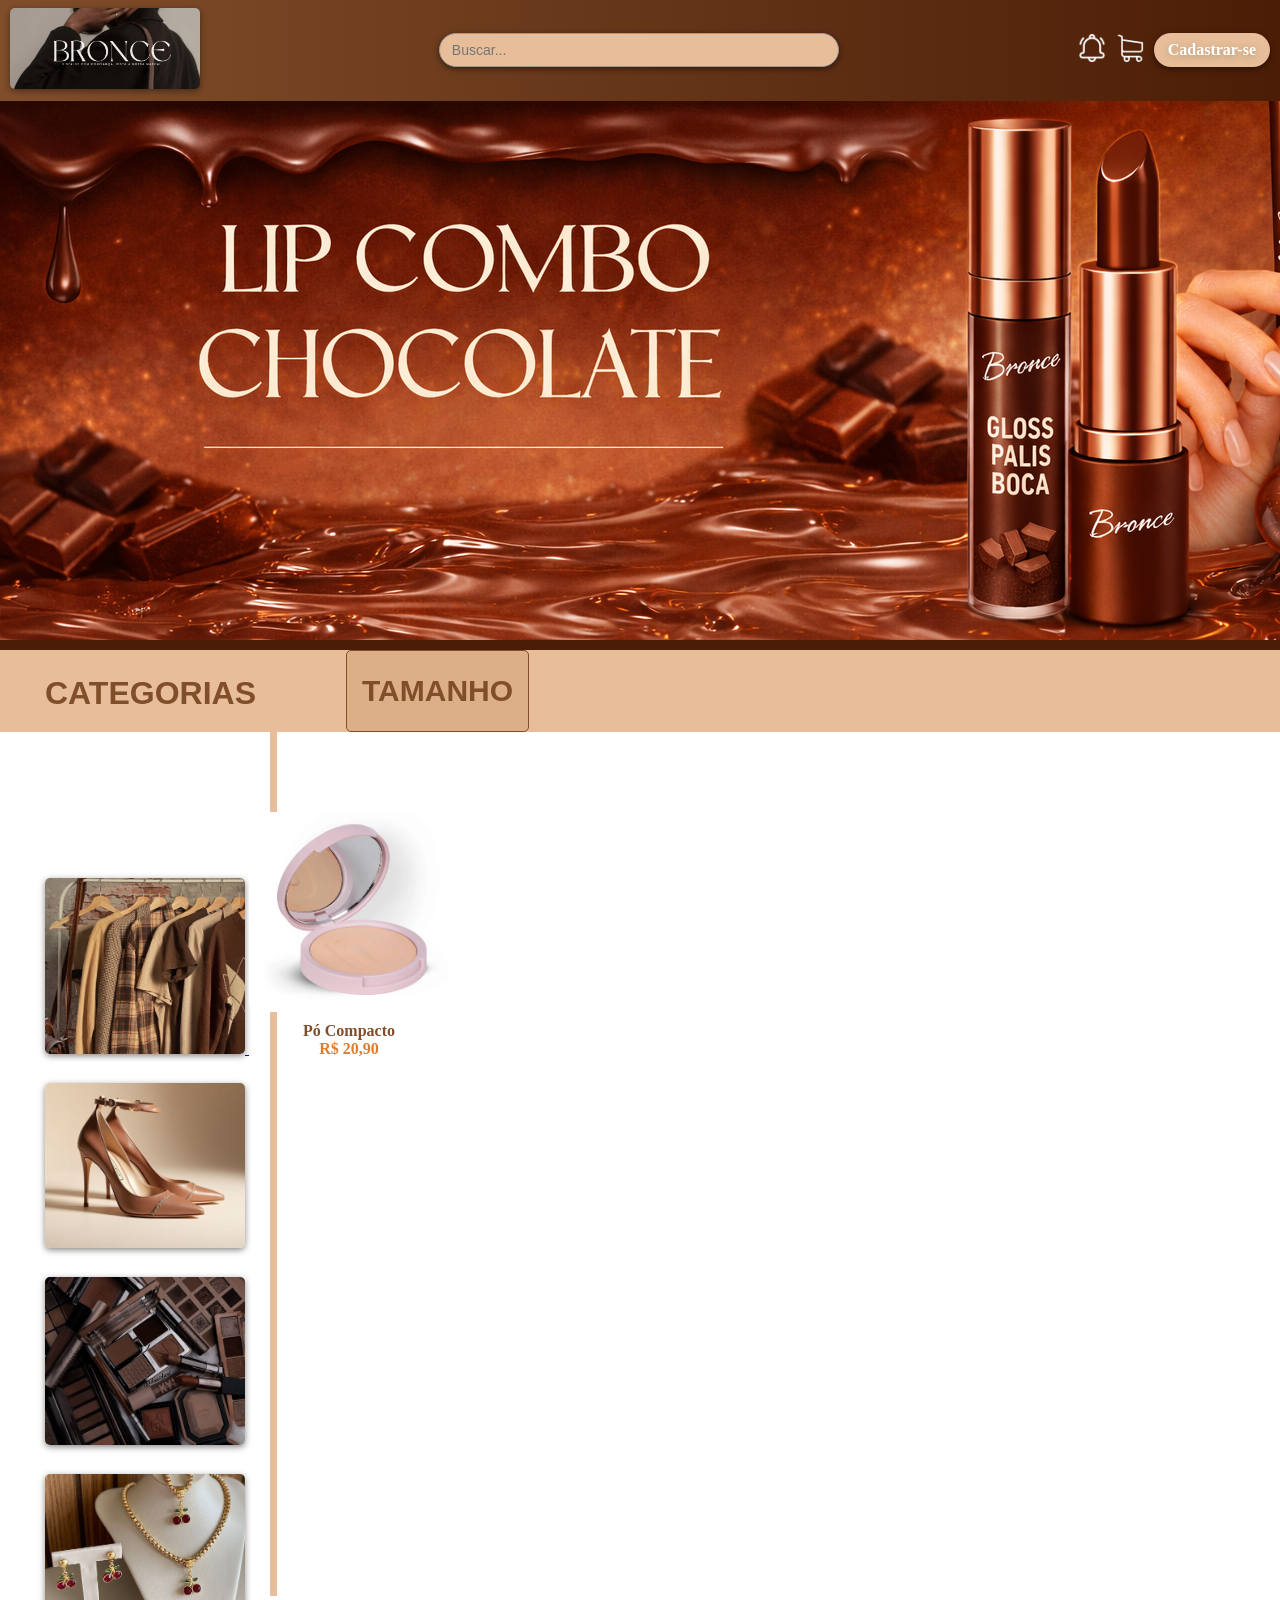
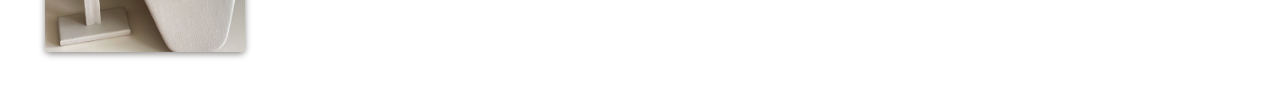
==== paginas/index.html @ 83b49209 "Loja Maquiagem" ====
<!DOCTYPE html>
<html lang="pt-br">
<head>
    <meta charset="UTF-8">
    <meta name="viewport" content="width=device-width, initial-scale=1.0">
    <link rel="stylesheet" href="../estilo/style.css">
    <title>Bronce</title>
</head>
<body>
    <header>
        <div class="logo">
        <img src="../fotos/bronce.png" alt="logo">
        </div>
        <div class="busca">
                <input type="search" class="buscar" placeholder="Buscar...">
        </div>
        <a href="notificacao.html">
  <img src="../fotos/notificacao.png" alt="not" class="not">
</a>
 <a href="carrinho.html">
  <img src="../fotos/carrinho-de-compras.png" alt="car" class="car">
</a>
<a href="cadastro.html" class="btn-cadastro">Cadastrar-se</a>

    </header>

    <div class="novo">
    <img src="../fotos/lip.png" alt="lancamento"> 
    </div>
      
    <div class="canto">
        <hr>
     
  <div class="tamanho-container">
        <h1> CATEGORIAS </h1>
    <button class="tamanho-btn">TAMANHO</button>
    <div class="tamanho-opcoes">
      <div>S</div>
      <div>M</div>
      <div>L</div>
      <div>XL</div>
    </div>
  </div>
</div>
        
      <div class="container">
        <div class="linha-produtos">
 <div class="container">
  <div class="linha-produtos">
    <a href="roupa.html" class="roupa">
      <img src="../fotos/roupa.png" alt="roupa">
    </a>

    <a href="padrao.html" class="produto-card">
      <div class="padrao">
        <img src="../fotos/po.png" alt="pó">
      </div>
      <div class="info">
        <p class="produto-nome">Pó Compacto</p>
        <p class="produto-preco">R$ 20,90</p>
      </div>
    </a>
  </div>

  <a href="sapato.html" class="sapato">
    <img src="../fotos/sapato.png" alt="sapato">
  </a>

  <a href="maquiagem.html" class="maquiagem">
    <img src="../fotos/maquiagem.png" alt="maquiagem">
  </a>

  <a href="acessorios.html" class="acessorios">
    <img src="../fotos/acessorios.png" alt="acessorios">
  </a>
</div>
<div class="hr">
        <hr>
    </div>
    


</body>
</html>
---- estilo/style.css ----
* {
  margin: 0;
  padding: 0;
  box-sizing: border-box;
}

header {
  display: flex;
  align-items: center;
  gap: 10px; 
   background: linear-gradient(to right, #804e2b, #4c1d06);

  padding: 8px 10px;
  width: 100%;
   box-shadow: 0 2px 6px rgba(0,0,0,0.2);
}

.logo img {
  width: 190px;
  height: auto;
  border-radius: 5px;
  box-shadow: 0 2px 6px rgba(19, 16, 12, 0.504);
}

.busca {
  flex: 1;             
  min-width: 0;
  display: flex;
  justify-content: center;
  font-family: Georgia, 'Times New Roman', Times, serif;
}


.buscar {
  width: 100%;
  max-width: 400px;
  padding: 8px 12px;
  border-radius: 20px;
  border: 1px solid #999;
  font-size: 14px;
  outline: none;
  background-color: #e7be99;   
  box-shadow: 0 2px 6px rgba(0, 0, 0, 0.504);

}


.not,
.car {
  width: 28px;
  height: auto;
  border-radius: 5px;
 
}

.not, .car {
  transition: 0.2s;
  cursor: pointer;
}


.not:hover, .car:hover {
  transform: scale(1.1);
}


.not:active, .car:active {
  transform: scale(1.2);
}

.logo,
.perfil {
  flex-shrink: 0;
}

.btn-cadastro {
  background-color: #e7be99;   
  color: white;
  padding: 8px 14px;
  border-radius: 20px;
  text-decoration: none; 
  font-size: 16px;
  font-weight: bold;
  white-space: nowrap; 
  transition: 0.2s;
   font-family: Georgia, 'Times New Roman', Times, serif;
    box-shadow: 0 2px 6px rgba(0, 0, 0, 0.504);
text-shadow: 0 2px 6px rgba(124, 122, 93, 0.504);
}

.btn-cadastro:hover {
  background-color: #d28a24;
}

.novo {
            
  display: flex;
    align-items: center;
    
}

.novo img {
  width: 3000px;

 
}

.roupa img,
.acessorios img,
.sapato img,
.maquiagem img {
 width: 200px;
  height: auto;
  border-radius: 5px;
  box-shadow: 0 2px 6px rgba(19, 16, 12, 0.504);
  margin-top: 5px;
  margin-left: 5px;
    display: inline-block;      
  transition: transform 0.2s;
  cursor: pointer;
  transform-origin: center;
  text-decoration: none;      
}



    hr {
  height: 10px;
  background-color: #4c1d06;
  border: none;
}

.hr hr {
  width: 7px;
  height: 900px;
  background-color: #e7be99;
  border: none;
  margin-left: 250px;
  margin-top: -1000px;
}

h1 {
  color: #804e2b;
  font-weight: bold;
  font-family: 'Franklin Gothic Medium', 'Arial Narrow', Arial, sans-serif;
  padding-top: 0;   
  padding-bottom: 20px;
  margin-top: 25px;    
  background-color: #e7be99;
  margin-left: 45px;  
  
  
}
.container {
  display: flex;           
  flex-direction: column;  

  gap: 20px;            
  padding: 20px;
}
.container {
  padding: 40px 20px; 
  display: flex;
  flex-direction: column;
  align-items: flex-start; 
  gap: 20px;
}

.roupa:hover, .sapato:hover, .maquiagem:hover, .acessorios:hover { 
  transform: scale(1.2);      
}

.roupa:active, .sapato:active, .maquiagem:active, .acessorios:active {
  transform: scale(1);        
}



.tamanho-container {
  position: relative;
  display: flex;
  gap: 90px;
  background-color: #e7be99; 
}


.tamanho-btn {
  padding: 10px 15px;
  border: 0.5px solid #804e2b;
  border-radius: 5px;
  background-color: #ddaf87;
  color: #804e2b;
  font-weight: bold;
  cursor: pointer;
  transition: background-color 0.2s;
  font-family: 'Franklin Gothic Medium', 'Arial Narrow', Arial, sans-serif;
  font-weight: bold;
  font-size: 30px;
}

.tamanho-btn:hover {
  background-color: #d9a87a;
}


.tamanho-opcoes {
  display: none;
  position: absolute;
  top: 100%;  
  left: 0;
  width: 100%;
  border: 1px solid #804e2b;
  border-radius: 5px;
  background-color: #fff0e5;
  box-shadow: 0 2px 6px rgba(0,0,0,0.2);
  z-index: 10;
}


.tamanho-opcoes div {
  padding: 10px;
  cursor: pointer;
  transition: background-color 0.2s;
}

.tamanho-opcoes div:hover {
  background-color: #f5d3b5;
}


.tamanho-container:hover .tamanho-opcoes {
  display: block;
}
.produtos-container {
  display: flex;           
  flex-wrap: wrap;         
            
  justify-content: center; 
  margin: 20px;
}


.produto-card {
  width: 200px;
  display: inline-block;
  text-decoration: none;
  transition: transform 0.3s;
  cursor: pointer;

}


.produto-card:hover {
  transform: scale(1.1);
}


.padrao {
  width: 100%;
  height: 200px;
  overflow: hidden;
  border-radius: 10px;
  background-color: #fff0e5;
  display: flex;
  align-items: center;
  justify-content: center;
}


.padrao img {
  width: 100%;
  height: 100%;
  object-fit: cover;
}


.info {
  text-align: center;
  margin-top: 10px;
}

.produto-nome {
  font-weight: bold;
  color: #804e2b;
  margin: 0;
}

.produto-preco {
  color: #e07c2e;
  font-weight: bold;
  margin: 0;
}
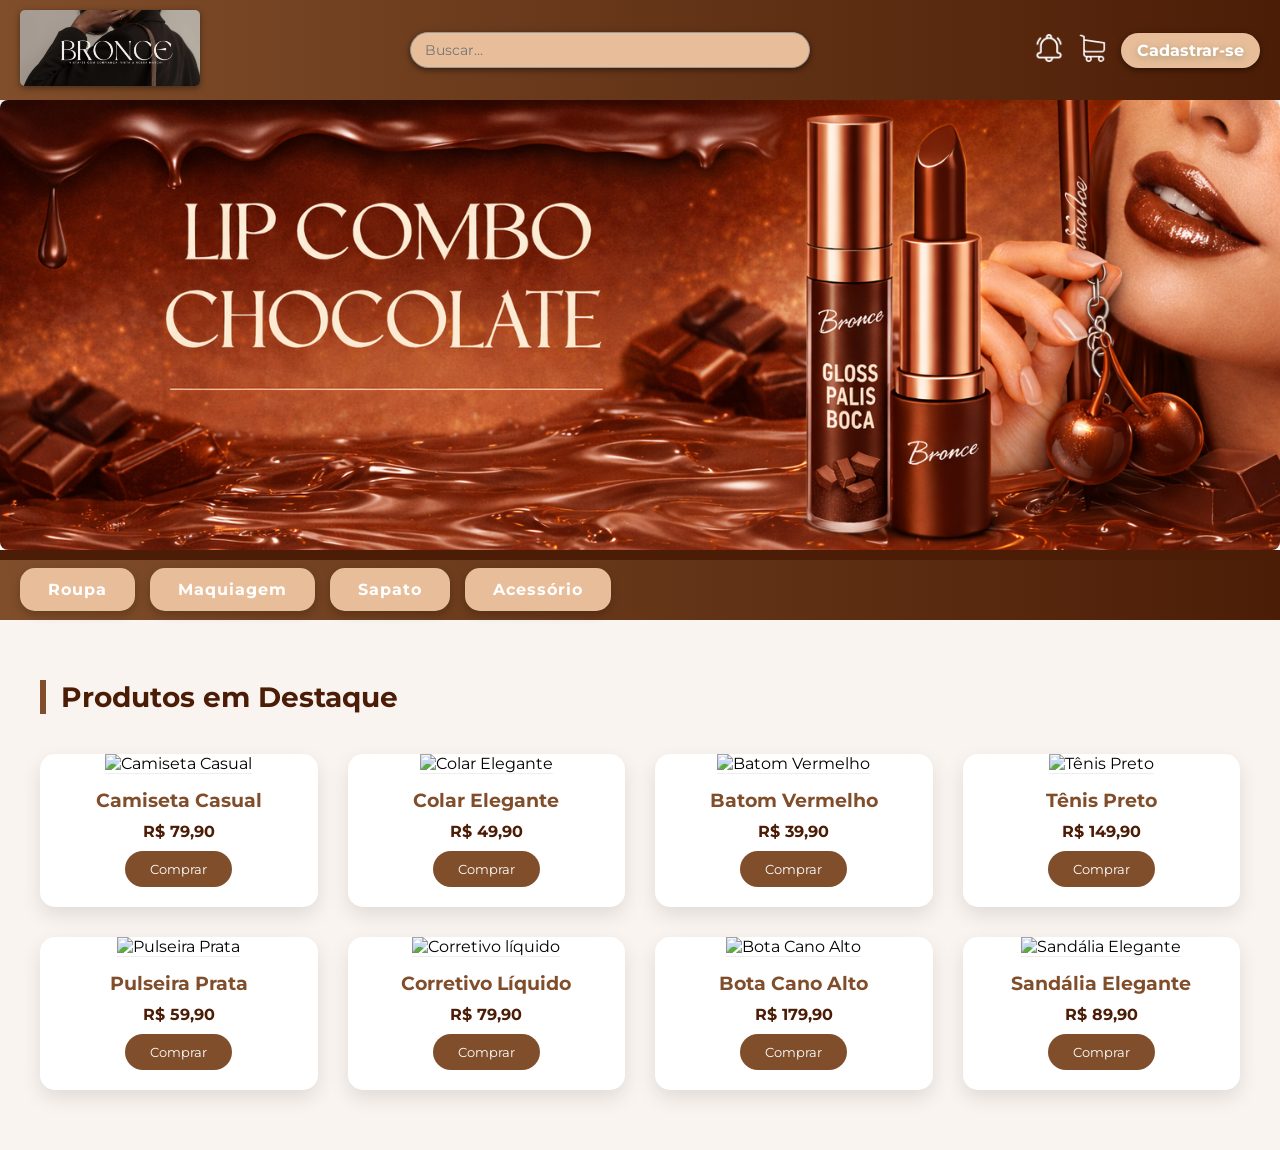
==== commit 2be165b8: "alterações" ====
--- a/paginas/index.html
+++ b/paginas/index.html
@@ -4,81 +4,120 @@
     <meta charset="UTF-8">
     <meta name="viewport" content="width=device-width, initial-scale=1.0">
     <link rel="stylesheet" href="../estilo/style.css">
+    <link rel="preconnect" href="https://fonts.googleapis.com">
+<link rel="preconnect" href="https://fonts.gstatic.com" crossorigin>
+<link href="https://fonts.googleapis.com/css2?family=Montserrat:wght@400;700&display=swap" rel="stylesheet">
     <title>Bronce</title>
 </head>
 <body>
-    <header>
-        <div class="logo">
+
+<header>
+    <div class="logo">
         <img src="../fotos/bronce.png" alt="logo">
-        </div>
-        <div class="busca">
-                <input type="search" class="buscar" placeholder="Buscar...">
-        </div>
-        <a href="notificacao.html">
-  <img src="../fotos/notificacao.png" alt="not" class="not">
-</a>
- <a href="carrinho.html">
-  <img src="../fotos/carrinho-de-compras.png" alt="car" class="car">
-</a>
-<a href="cadastro.html" class="btn-cadastro">Cadastrar-se</a>
+    </div>
 
-    </header>
+   <div class="busca">
+    <input type="search" class="buscar" placeholder="Buscar...">
 
-    <div class="novo">
-    <img src="../fotos/lip.png" alt="lancamento"> 
+</div>
+
+<ul id="listaProdutos"></ul>
+
+    <a href="notificacao.html">
+        <img src="../fotos/notificacao.png" alt="not" class="not">
+    </a>
+
+    <a href="carrinho.html">
+        <img src="../fotos/carrinho-de-compras.png" alt="car" class="car">
+    </a>
+
+    <a href="cadastro.html" class="btn-cadastro">Cadastrar-se</a>
+</header>
+
+<div class="novo">
+    <img src="../fotos/lip.png" alt="lançamento">
+</div>
+
+<hr>
+
+<div class="categorias">
+  <a href="../paginas/roupa.html" class="btn-categoria"> Roupa</a>
+  <a href="../paginas/maquiagem.html" class="btn-categoria"> Maquiagem</a>
+  <a href="../paginas/sapato.html" class="btn-categoria">Sapato </a>
+    <a href="../paginas/acessorios.html" class="btn-categoria">  Acessório  </a>
+
+
+</div>
+
+<section class="loja-aleatoria">
+  <h2 class="titulo-aleatoria">Produtos em Destaque</h2>
+
+  <div class="grid-aleatoria">
+
+    <div class="card-aleatoria">
+      <img src="https://m.media-amazon.com/images/I/51obscu0sfL._AC_SY1000_.jpg" alt="Camiseta Casual">
+      <h3>Camiseta Casual</h3>
+      <p class="preco-aleatoria">R$ 79,90</p>
+      <button>Comprar</button>
     </div>
-      
-    <div class="canto">
-        <hr>
-     
-  <div class="tamanho-container">
-        <h1> CATEGORIAS </h1>
-    <button class="tamanho-btn">TAMANHO</button>
-    <div class="tamanho-opcoes">
-      <div>S</div>
-      <div>M</div>
-      <div>L</div>
-      <div>XL</div>
+
+
+    <div class="card-aleatoria">
+      <img src="https://down-br.img.susercontent.com/file/5c784eae215117b0f2db7fcc88d34a16" alt="Colar Elegante">
+      <h3>Colar Elegante</h3>
+      <p class="preco-aleatoria">R$ 49,90</p>
+      <button>Comprar</button>
+    </div>
+
+ 
+    <div class="card-aleatoria">
+      <img src="https://images.tcdn.com.br/img/img_prod/1096377/batom_vermelho_vivo_cremoso_46_1029_1_31990f4eff3b4613b7a7c9ae7d381be0.jpg" alt="Batom Vermelho">
+      <h3>Batom Vermelho</h3>
+      <p class="preco-aleatoria">R$ 39,90</p>
+      <button>Comprar</button>
+    </div>
+
+
+    <div class="card-aleatoria">
+      <img src="https://grupooscar.vteximg.com.br/arquivos/ids/1536544/e069-007-01-277201-preto-branco.webp.webp?v=638820731086600000" alt="Tênis Preto">
+      <h3>Tênis Preto</h3>
+      <p class="preco-aleatoria">R$ 149,90</p>
+      <button>Comprar</button>
+    </div>
+
+
+    <div class="card-aleatoria">
+      <img src="https://images.tcdn.com.br/img/img_prod/770996/pulseira_de_prata_coracao_vazado_medio_19cm_267_1_7d408c5a0f27da295d151719656fe348.jpg" alt="Pulseira Prata">
+      <h3>Pulseira Prata</h3>
+      <p class="preco-aleatoria">R$ 59,90</p>
+      <button>Comprar</button>
+    </div>
+
+
+    <div class="card-aleatoria">
+      <img src="https://www.perfumariasumire.com.br/media/catalog/product/c/o/corretivo_li_quido_ruby_rose_melu_rr18001_c00_.jpg?optimize=medium&bg-color=255,255,255&fit=bounds&height=563&width=553&canvas=553:563" alt="Corretivo líquido">
+      <h3>Corretivo Líquido</h3>
+      <p class="preco-aleatoria">R$ 79,90</p>
+      <button>Comprar</button>
+    </div>
+
+
+    <div class="card-aleatoria">
+      <img src="https://mmstoreshoes.com.br/wp-content/uploads/2024/07/Bota-de-Cano-Alto-Caramelo-e-Salto-Bloco-Loja-MM-Store-Shoes-2.jpeg" alt="Bota Cano Alto">
+      <h3>Bota Cano Alto</h3>
+      <p class="preco-aleatoria">R$ 179,90</p>
+      <button>Comprar</button>
+    </div>
+
+    <div class="card-aleatoria">
+      <img src="https://cdn.sistemawbuy.com.br/arquivos/3c62454ab52ef4cdc27aef7d0f2ac0e1/produtos/65566e753c26f/sandalia-feminina-salto-fino-prata-c4-6557d75ae82eb.jpg" alt="Sandália Elegante">
+      <h3>Sandália Elegante</h3>
+      <p class="preco-aleatoria">R$ 89,90</p>
+      <button>Comprar</button>
     </div>
   </div>
-</div>
-        
-      <div class="container">
-        <div class="linha-produtos">
- <div class="container">
-  <div class="linha-produtos">
-    <a href="roupa.html" class="roupa">
-      <img src="../fotos/roupa.png" alt="roupa">
-    </a>
-
-    <a href="padrao.html" class="produto-card">
-      <div class="padrao">
-        <img src="../fotos/po.png" alt="pó">
-      </div>
-      <div class="info">
-        <p class="produto-nome">Pó Compacto</p>
-        <p class="produto-preco">R$ 20,90</p>
-      </div>
-    </a>
-  </div>
-
-  <a href="sapato.html" class="sapato">
-    <img src="../fotos/sapato.png" alt="sapato">
-  </a>
-
-  <a href="maquiagem.html" class="maquiagem">
-    <img src="../fotos/maquiagem.png" alt="maquiagem">
-  </a>
-
-  <a href="acessorios.html" class="acessorios">
-    <img src="../fotos/acessorios.png" alt="acessorios">
-  </a>
-</div>
-<div class="hr">
-        <hr>
-    </div>
-    
-
+</section>
+<script src="../js/js.js"></script>
 
 </body>
 </html>
--- a/estilo/style.css
+++ b/estilo/style.css
@@ -2,291 +2,208 @@
   margin: 0;
   padding: 0;
   box-sizing: border-box;
-}
-
+  font-family: 'Montserrat', sans-serif;
+}
+
+/* ===== HEADER ===== */
 header {
   display: flex;
   align-items: center;
-  gap: 10px; 
-   background: linear-gradient(to right, #804e2b, #4c1d06);
-
-  padding: 8px 10px;
+  gap: 15px;
+  background: linear-gradient(to right, #804e2b, #4c1d06);
+  padding: 10px 20px;
   width: 100%;
-   box-shadow: 0 2px 6px rgba(0,0,0,0.2);
+  box-shadow: 0 2px 6px rgba(0,0,0,0.2);
 }
 
 .logo img {
-  width: 190px;
+  width: 180px;
   height: auto;
   border-radius: 5px;
-  box-shadow: 0 2px 6px rgba(19, 16, 12, 0.504);
+  box-shadow: 0 2px 6px rgba(19,16,12,0.5);
 }
 
 .busca {
-  flex: 1;             
-  min-width: 0;
+  flex: 1;
   display: flex;
   justify-content: center;
-  font-family: Georgia, 'Times New Roman', Times, serif;
-}
-
+}
 
 .buscar {
   width: 100%;
   max-width: 400px;
-  padding: 8px 12px;
+  padding: 8px 14px;
   border-radius: 20px;
   border: 1px solid #999;
   font-size: 14px;
   outline: none;
-  background-color: #e7be99;   
-  box-shadow: 0 2px 6px rgba(0, 0, 0, 0.504);
-
-}
-
-
-.not,
-.car {
+  background-color: #e7be99;
+  box-shadow: 0 2px 6px rgba(0,0,0,0.5);
+}
+
+.not, .car {
   width: 28px;
   height: auto;
   border-radius: 5px;
- 
-}
-
-.not, .car {
-  transition: 0.2s;
   cursor: pointer;
-}
-
+  transition: transform 0.2s;
+}
 
 .not:hover, .car:hover {
   transform: scale(1.1);
 }
 
-
 .not:active, .car:active {
   transform: scale(1.2);
 }
 
-.logo,
-.perfil {
-  flex-shrink: 0;
-}
-
 .btn-cadastro {
-  background-color: #e7be99;   
+  background-color: #e7be99;
   color: white;
-  padding: 8px 14px;
+  padding: 8px 16px;
   border-radius: 20px;
-  text-decoration: none; 
   font-size: 16px;
   font-weight: bold;
-  white-space: nowrap; 
-  transition: 0.2s;
-   font-family: Georgia, 'Times New Roman', Times, serif;
-    box-shadow: 0 2px 6px rgba(0, 0, 0, 0.504);
-text-shadow: 0 2px 6px rgba(124, 122, 93, 0.504);
+  text-decoration: none;
+  white-space: nowrap;
+  transition: background-color 0.3s, box-shadow 0.3s;
+  box-shadow: 0 2px 6px rgba(0,0,0,0.5);
+  text-shadow: 0 2px 6px rgba(124,122,93,0.5);
 }
 
 .btn-cadastro:hover {
   background-color: #d28a24;
 }
 
+/* ===== NOVO ===== */
 .novo {
-            
-  display: flex;
-    align-items: center;
-    
+  display: flex;
+  align-items: center;
+  justify-content: center;
 }
 
 .novo img {
-  width: 3000px;
-
- 
-}
-
-.roupa img,
-.acessorios img,
-.sapato img,
-.maquiagem img {
- width: 200px;
+  max-width: 100%;
   height: auto;
-  border-radius: 5px;
-  box-shadow: 0 2px 6px rgba(19, 16, 12, 0.504);
-  margin-top: 5px;
-  margin-left: 5px;
-    display: inline-block;      
-  transition: transform 0.2s;
-  cursor: pointer;
-  transform-origin: center;
-  text-decoration: none;      
-}
-
-
-
-    hr {
+  border-radius: 8px;
+}
+
+/* ===== HR ===== */
+hr {
   height: 10px;
   background-color: #4c1d06;
   border: none;
 }
 
-.hr hr {
-  width: 7px;
-  height: 900px;
-  background-color: #e7be99;
-  border: none;
-  margin-left: 250px;
-  margin-top: -1000px;
-}
-
+/* ===== TITULOS ===== */
 h1 {
   color: #804e2b;
   font-weight: bold;
-  font-family: 'Franklin Gothic Medium', 'Arial Narrow', Arial, sans-serif;
-  padding-top: 0;   
+  padding: 20px 0;
+  margin-left: 45px;
+  background-color: #e7be99;
+}
+
+/* ===== CONTAINER ===== */
+.container {
+  display: flex;
+  flex-direction: column;
+  align-items: flex-start;
+  gap: 20px;
+  padding: 40px 20px;
+}
+
+/* ===== CATEGORIAS ===== */
+.categorias {
+  display: flex;
+  align-items: center;
+  gap: 15px;
+  background: linear-gradient(to right, #804e2b, #4c1d06);
+  height: 60px;
+  padding: 0 20px;
+}
+
+.btn-categoria {
+  display: inline-block;
+  background-color: #e7be99;
+  color: white;
+  padding: 12px 28px;
+  border-radius: 15px;
+  text-decoration: none;
+  font-weight: bold;
+  letter-spacing: 1px;
+  transition: all 0.3s ease;
+  box-shadow: 0 4px 10px rgba(0,0,0,0.2);
+}
+
+.btn-categoria:hover {
+  background-color: #d28a24;
+}
+
+
+.loja-aleatoria {
+  padding: 60px 40px;
+  background-color: #f9f4ef;
+}
+
+.titulo-aleatoria {
+  font-family: 'Montserrat', sans-serif;
+  color: #4c1d06;
+  font-size: 28px;
+  margin-bottom: 40px;
+  border-left: 6px solid #804e2b;
+  padding-left: 15px;
+}
+
+.grid-aleatoria {
+  display: grid;
+  grid-template-columns: repeat(auto-fit, minmax(250px, 1fr));
+  gap: 30px;
+}
+
+.card-aleatoria {
+  background-color: white;
+  border-radius: 15px;
+  overflow: hidden;
+  box-shadow: 0 8px 20px rgba(0,0,0,0.1);
+  transition: 0.3s;
+  text-align: center;
   padding-bottom: 20px;
-  margin-top: 25px;    
-  background-color: #e7be99;
-  margin-left: 45px;  
-  
-  
-}
-.container {
-  display: flex;           
-  flex-direction: column;  
-
-  gap: 20px;            
-  padding: 20px;
-}
-.container {
-  padding: 40px 20px; 
-  display: flex;
-  flex-direction: column;
-  align-items: flex-start; 
-  gap: 20px;
-}
-
-.roupa:hover, .sapato:hover, .maquiagem:hover, .acessorios:hover { 
-  transform: scale(1.2);      
-}
-
-.roupa:active, .sapato:active, .maquiagem:active, .acessorios:active {
-  transform: scale(1);        
-}
-
-
-
-.tamanho-container {
-  position: relative;
-  display: flex;
-  gap: 90px;
-  background-color: #e7be99; 
-}
-
-
-.tamanho-btn {
-  padding: 10px 15px;
-  border: 0.5px solid #804e2b;
-  border-radius: 5px;
-  background-color: #ddaf87;
+  font-family: 'Montserrat', sans-serif;
+}
+
+.card-aleatoria:hover {
+  transform: translateY(-8px);
+}
+
+.card-aleatoria img {
+  width: 100%;
+  height: 320px;
+  object-fit: cover;
+  border-bottom: 1px solid #eee;
+}
+
+.card-aleatoria h3 {
+  margin-top: 15px;
   color: #804e2b;
-  font-weight: bold;
+}
+
+.preco-aleatoria {
+  color: #4c1d06;
+  font-weight: bold;
+  margin: 10px 0;
+}
+
+.card-aleatoria button {
+  background-color: #804e2b;
+  color: white;
+  border: none;
+  padding: 10px 25px;
+  border-radius: 20px;
   cursor: pointer;
-  transition: background-color 0.2s;
-  font-family: 'Franklin Gothic Medium', 'Arial Narrow', Arial, sans-serif;
-  font-weight: bold;
-  font-size: 30px;
-}
-
-.tamanho-btn:hover {
-  background-color: #d9a87a;
-}
-
-
-.tamanho-opcoes {
-  display: none;
-  position: absolute;
-  top: 100%;  
-  left: 0;
-  width: 100%;
-  border: 1px solid #804e2b;
-  border-radius: 5px;
-  background-color: #fff0e5;
-  box-shadow: 0 2px 6px rgba(0,0,0,0.2);
-  z-index: 10;
-}
-
-
-.tamanho-opcoes div {
-  padding: 10px;
-  cursor: pointer;
-  transition: background-color 0.2s;
-}
-
-.tamanho-opcoes div:hover {
-  background-color: #f5d3b5;
-}
-
-
-.tamanho-container:hover .tamanho-opcoes {
-  display: block;
-}
-.produtos-container {
-  display: flex;           
-  flex-wrap: wrap;         
-            
-  justify-content: center; 
-  margin: 20px;
-}
-
-
-.produto-card {
-  width: 200px;
-  display: inline-block;
-  text-decoration: none;
-  transition: transform 0.3s;
-  cursor: pointer;
-
-}
-
-
-.produto-card:hover {
-  transform: scale(1.1);
-}
-
-
-.padrao {
-  width: 100%;
-  height: 200px;
-  overflow: hidden;
-  border-radius: 10px;
-  background-color: #fff0e5;
-  display: flex;
-  align-items: center;
-  justify-content: center;
-}
-
-
-.padrao img {
-  width: 100%;
-  height: 100%;
-  object-fit: cover;
-}
-
-
-.info {
-  text-align: center;
-  margin-top: 10px;
-}
-
-.produto-nome {
-  font-weight: bold;
-  color: #804e2b;
-  margin: 0;
-}
-
-.produto-preco {
-  color: #e07c2e;
-  font-weight: bold;
-  margin: 0;
+  transition: 0.3s;
+}
+
+.card-aleatoria button:hover {
+  background-color: #4c1d06;
 }
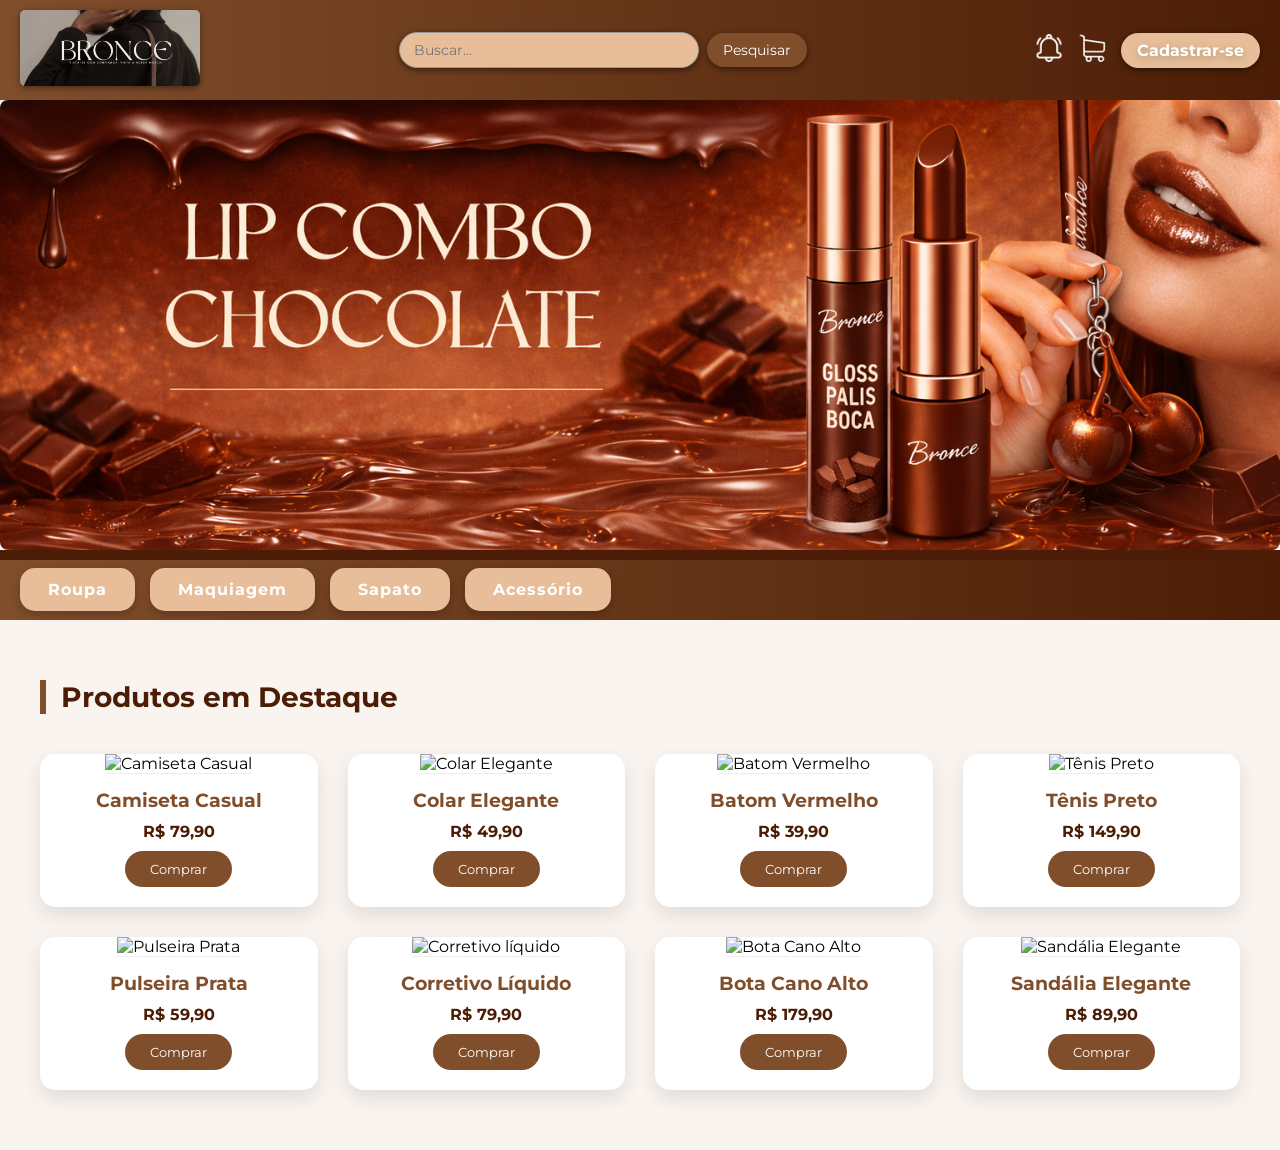
==== commit 3c0ee7c5: "alteraçõess" ====
--- a/paginas/index.html
+++ b/paginas/index.html
@@ -4,24 +4,38 @@
     <meta charset="UTF-8">
     <meta name="viewport" content="width=device-width, initial-scale=1.0">
     <link rel="stylesheet" href="../estilo/style.css">
+
     <link rel="preconnect" href="https://fonts.googleapis.com">
-<link rel="preconnect" href="https://fonts.gstatic.com" crossorigin>
-<link href="https://fonts.googleapis.com/css2?family=Montserrat:wght@400;700&display=swap" rel="stylesheet">
+    <link rel="preconnect" href="https://fonts.gstatic.com" crossorigin>
+
+    <link href="https://fonts.googleapis.com/css2?family=Montserrat:wght@400;700&display=swap" rel="stylesheet">
+
     <title>Bronce</title>
 </head>
 <body>
 
 <header>
+
     <div class="logo">
         <img src="../fotos/bronce.png" alt="logo">
     </div>
 
-   <div class="busca">
-    <input type="search" class="buscar" placeholder="Buscar...">
+  <div class="busca">
+  <input 
+    type="search" 
+    class="buscar"
+    id="campoBusca"
+    placeholder="Buscar..."
+  >
 
+  <button class="btn-buscar" onclick="pesquisar()">
+    Pesquisar
+  </button>
 </div>
 
-<ul id="listaProdutos"></ul>
+<div id="resultado"></div>
+
+    <ul id="listaProdutos"></ul>
 
     <a href="notificacao.html">
         <img src="../fotos/notificacao.png" alt="not" class="not">
@@ -32,7 +46,9 @@
     </a>
 
     <a href="cadastro.html" class="btn-cadastro">Cadastrar-se</a>
+
 </header>
+
 
 <div class="novo">
     <img src="../fotos/lip.png" alt="lançamento">
@@ -40,16 +56,22 @@
 
 <hr>
 
+
 <div class="categorias">
+
   <a href="../paginas/roupa.html" class="btn-categoria"> Roupa</a>
+
   <a href="../paginas/maquiagem.html" class="btn-categoria"> Maquiagem</a>
+
   <a href="../paginas/sapato.html" class="btn-categoria">Sapato </a>
-    <a href="../paginas/acessorios.html" class="btn-categoria">  Acessório  </a>
 
+  <a href="../paginas/acessorios.html" class="btn-categoria">  Acessório  </a>
 
 </div>
 
+
 <section class="loja-aleatoria">
+
   <h2 class="titulo-aleatoria">Produtos em Destaque</h2>
 
   <div class="grid-aleatoria">
@@ -69,7 +91,7 @@
       <button>Comprar</button>
     </div>
 
- 
+
     <div class="card-aleatoria">
       <img src="https://images.tcdn.com.br/img/img_prod/1096377/batom_vermelho_vivo_cremoso_46_1029_1_31990f4eff3b4613b7a7c9ae7d381be0.jpg" alt="Batom Vermelho">
       <h3>Batom Vermelho</h3>
@@ -95,7 +117,7 @@
 
 
     <div class="card-aleatoria">
-      <img src="https://www.perfumariasumire.com.br/media/catalog/product/c/o/corretivo_li_quido_ruby_rose_melu_rr18001_c00_.jpg?optimize=medium&bg-color=255,255,255&fit=bounds&height=563&width=553&canvas=553:563" alt="Corretivo líquido">
+      <img src="https://www.perfumariasumire.com.br/media/catalog/product/c/o/corretivo_li_quido_ruby_rose_melu_rr18001_c00_.jpg" alt="Corretivo líquido">
       <h3>Corretivo Líquido</h3>
       <p class="preco-aleatoria">R$ 79,90</p>
       <button>Comprar</button>
@@ -109,15 +131,20 @@
       <button>Comprar</button>
     </div>
 
+
     <div class="card-aleatoria">
       <img src="https://cdn.sistemawbuy.com.br/arquivos/3c62454ab52ef4cdc27aef7d0f2ac0e1/produtos/65566e753c26f/sandalia-feminina-salto-fino-prata-c4-6557d75ae82eb.jpg" alt="Sandália Elegante">
       <h3>Sandália Elegante</h3>
       <p class="preco-aleatoria">R$ 89,90</p>
       <button>Comprar</button>
     </div>
+
   </div>
+
 </section>
-<script src="../js/js.js"></script>
+
+
+<script src="../js/script.js"></script>
 
 </body>
 </html>
--- a/estilo/style.css
+++ b/estilo/style.css
@@ -5,7 +5,6 @@
   font-family: 'Montserrat', sans-serif;
 }
 
-/* ===== HEADER ===== */
 header {
   display: flex;
   align-items: center;
@@ -27,6 +26,8 @@
   flex: 1;
   display: flex;
   justify-content: center;
+  gap: 8px;
+  align-items: center;
 }
 
 .buscar {
@@ -39,6 +40,24 @@
   outline: none;
   background-color: #e7be99;
   box-shadow: 0 2px 6px rgba(0,0,0,0.5);
+   max-width: 300px;
+}
+
+.btn-buscar {
+  padding: 8px 16px;
+  border-radius: 20px;
+  border: none;
+  background: #804e2b;
+  color: white;
+  font-size: 14px;
+  cursor: pointer;
+  box-shadow: 0 2px 6px rgba(0,0,0,0.5);
+  transition: 0.2s;
+}
+
+.btn-buscar:hover {
+  background: #5e371e;
+  transform: scale(1.03);
 }
 
 .not, .car {
@@ -75,7 +94,7 @@
   background-color: #d28a24;
 }
 
-/* ===== NOVO ===== */
+
 .novo {
   display: flex;
   align-items: center;
@@ -88,14 +107,12 @@
   border-radius: 8px;
 }
 
-/* ===== HR ===== */
 hr {
   height: 10px;
   background-color: #4c1d06;
   border: none;
 }
 
-/* ===== TITULOS ===== */
 h1 {
   color: #804e2b;
   font-weight: bold;
@@ -104,7 +121,7 @@
   background-color: #e7be99;
 }
 
-/* ===== CONTAINER ===== */
+
 .container {
   display: flex;
   flex-direction: column;
@@ -113,7 +130,7 @@
   padding: 40px 20px;
 }
 
-/* ===== CATEGORIAS ===== */
+
 .categorias {
   display: flex;
   align-items: center;
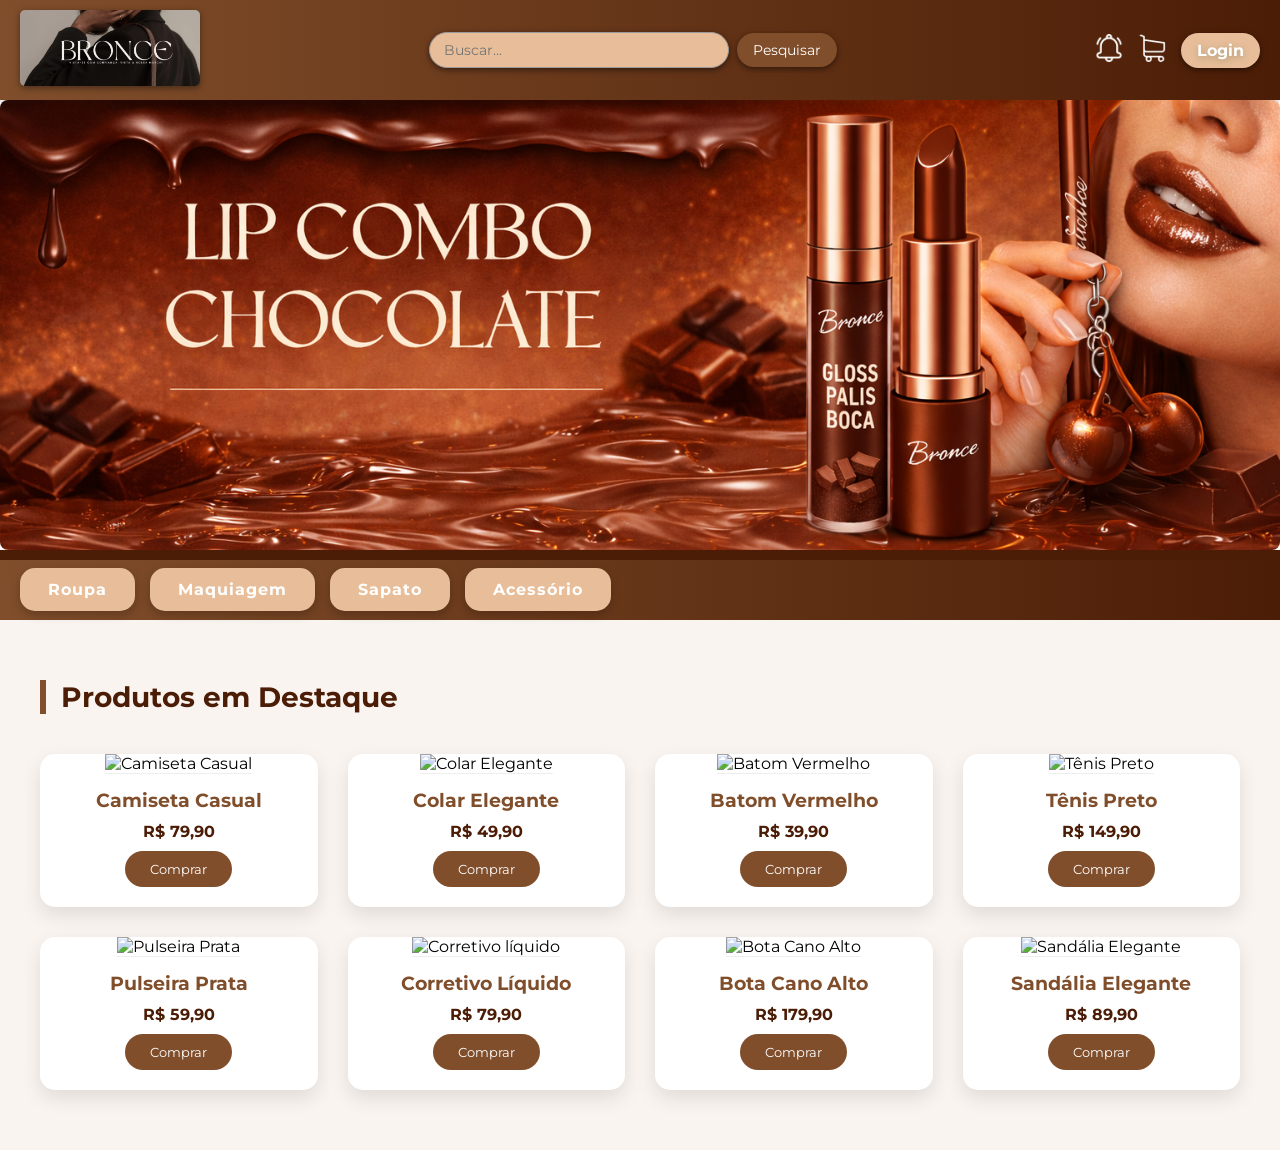
==== commit 5b8d3607: "lateracooooess" ====
--- a/paginas/index.html
+++ b/paginas/index.html
@@ -45,7 +45,7 @@
         <img src="../fotos/carrinho-de-compras.png" alt="car" class="car">
     </a>
 
-    <a href="cadastro.html" class="btn-cadastro">Cadastrar-se</a>
+    <a href="login.html" class="btn-cadastro">Login</a>
 
 </header>
 
